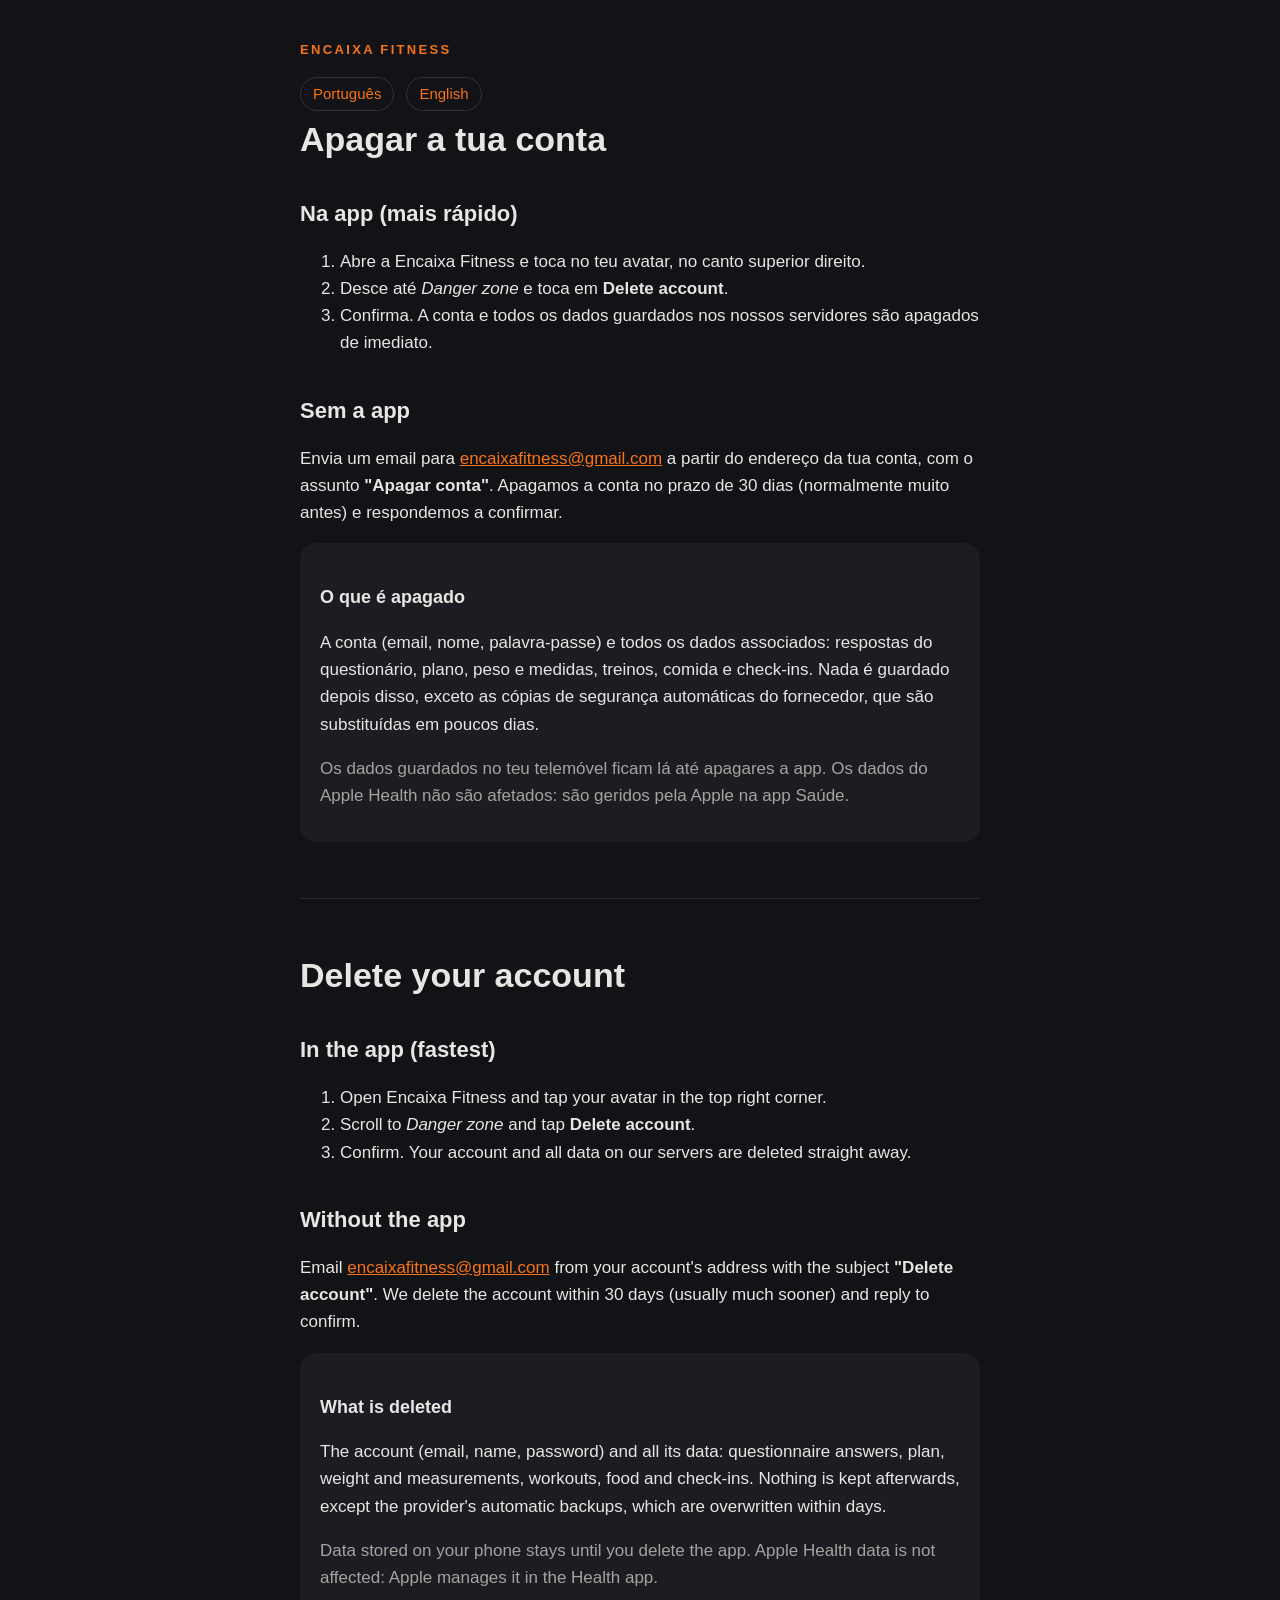
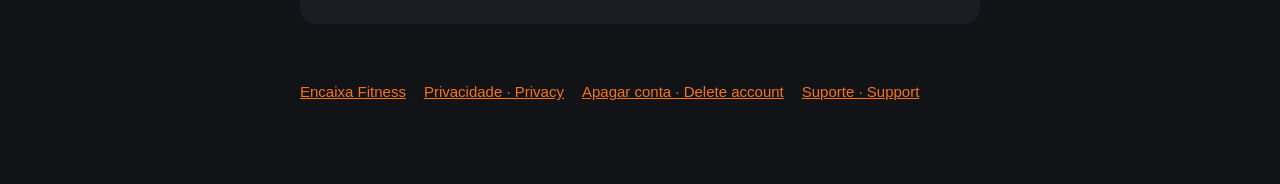
==== delete-account.html @ 7eadec0a "Privacy policy, account deletion and support pages; health data consent at sign-up Co-Authored-By: C" ====
<!DOCTYPE html>
<html lang="pt">
<head>
<meta charset="utf-8">
<meta name="viewport" content="width=device-width, initial-scale=1">
<title>Apagar conta · Delete account — Encaixa Fitness</title>
<link rel="stylesheet" href="style.css">
</head>
<body>
<main>
<div class="eyebrow">Encaixa Fitness</div>
<div class="lang"><a href="#pt">Português</a><a href="#en">English</a></div>
<section id="pt" lang="pt">
<h1>Apagar a tua conta</h1>
<h2>Na app (mais rápido)</h2>
<ol>
<li>Abre a Encaixa Fitness e toca no teu avatar, no canto superior direito.</li>
<li>Desce até <em>Danger zone</em> e toca em <strong>Delete account</strong>.</li>
<li>Confirma. A conta e todos os dados guardados nos nossos servidores são apagados de imediato.</li>
</ol>
<h2>Sem a app</h2>
<p>Envia um email para <a href="mailto:encaixafitness@gmail.com">encaixafitness@gmail.com</a> a partir do endereço da tua conta, com o assunto <strong>"Apagar conta"</strong>. Apagamos a conta no prazo de 30 dias (normalmente muito antes) e respondemos a confirmar.</p>
<div class="card">
<h3>O que é apagado</h3>
<p>A conta (email, nome, palavra-passe) e todos os dados associados: respostas do questionário, plano, peso e medidas, treinos, comida e check-ins. Nada é guardado depois disso, exceto as cópias de segurança automáticas do fornecedor, que são substituídas em poucos dias.</p>
<p class="muted">Os dados guardados no teu telemóvel ficam lá até apagares a app. Os dados do Apple Health não são afetados: são geridos pela Apple na app Saúde.</p>
</div>
</section>
<hr>
<section id="en" lang="en">
<h1>Delete your account</h1>
<h2>In the app (fastest)</h2>
<ol>
<li>Open Encaixa Fitness and tap your avatar in the top right corner.</li>
<li>Scroll to <em>Danger zone</em> and tap <strong>Delete account</strong>.</li>
<li>Confirm. Your account and all data on our servers are deleted straight away.</li>
</ol>
<h2>Without the app</h2>
<p>Email <a href="mailto:encaixafitness@gmail.com">encaixafitness@gmail.com</a> from your account's address with the subject <strong>"Delete account"</strong>. We delete the account within 30 days (usually much sooner) and reply to confirm.</p>
<div class="card">
<h3>What is deleted</h3>
<p>The account (email, name, password) and all its data: questionnaire answers, plan, weight and measurements, workouts, food and check-ins. Nothing is kept afterwards, except the provider's automatic backups, which are overwritten within days.</p>
<p class="muted">Data stored on your phone stays until you delete the app. Apple Health data is not affected: Apple manages it in the Health app.</p>
</div>
</section>
<nav class="foot"><a href="index.html">Encaixa Fitness</a><a href="privacy.html">Privacidade · Privacy</a><a href="delete-account.html">Apagar conta · Delete account</a><a href="support.html">Suporte · Support</a></nav>
</main>
</body>
</html>
---- style.css ----
:root { color-scheme: dark; --bg: #111317; --card: #1b1d22; --text: #e8e6e3; --muted: #a8a29e; --accent: #f97316; }
* { box-sizing: border-box; }
body { margin: 0; background: var(--bg); color: var(--text); font: 17px/1.6 -apple-system, BlinkMacSystemFont, "Segoe UI", Roboto, sans-serif; }
main { max-width: 720px; margin: 0 auto; padding: 40px 20px 80px; }
.eyebrow { color: var(--accent); letter-spacing: .18em; font-size: 13px; font-weight: 700; text-transform: uppercase; }
h1 { font-size: 34px; line-height: 1.2; margin: 8px 0 4px; }
h2 { font-size: 22px; margin: 36px 0 8px; }
h3 { font-size: 18px; margin: 24px 0 6px; }
p, li { color: var(--text); }
.muted { color: var(--muted); }
a { color: var(--accent); }
.lang { display: flex; gap: 12px; margin: 16px 0 8px; }
.lang a { padding: 4px 12px; border: 1px solid #333; border-radius: 999px; text-decoration: none; font-size: 15px; }
.card { background: var(--card); border-radius: 16px; padding: 16px 20px; margin: 16px 0; }
.todo { background: #7c2d12; color: #fff; padding: 0 4px; border-radius: 4px; }
hr { border: 0; border-top: 1px solid #2a2c31; margin: 56px 0; }
nav.foot { margin-top: 56px; display: flex; gap: 18px; flex-wrap: wrap; font-size: 15px; }
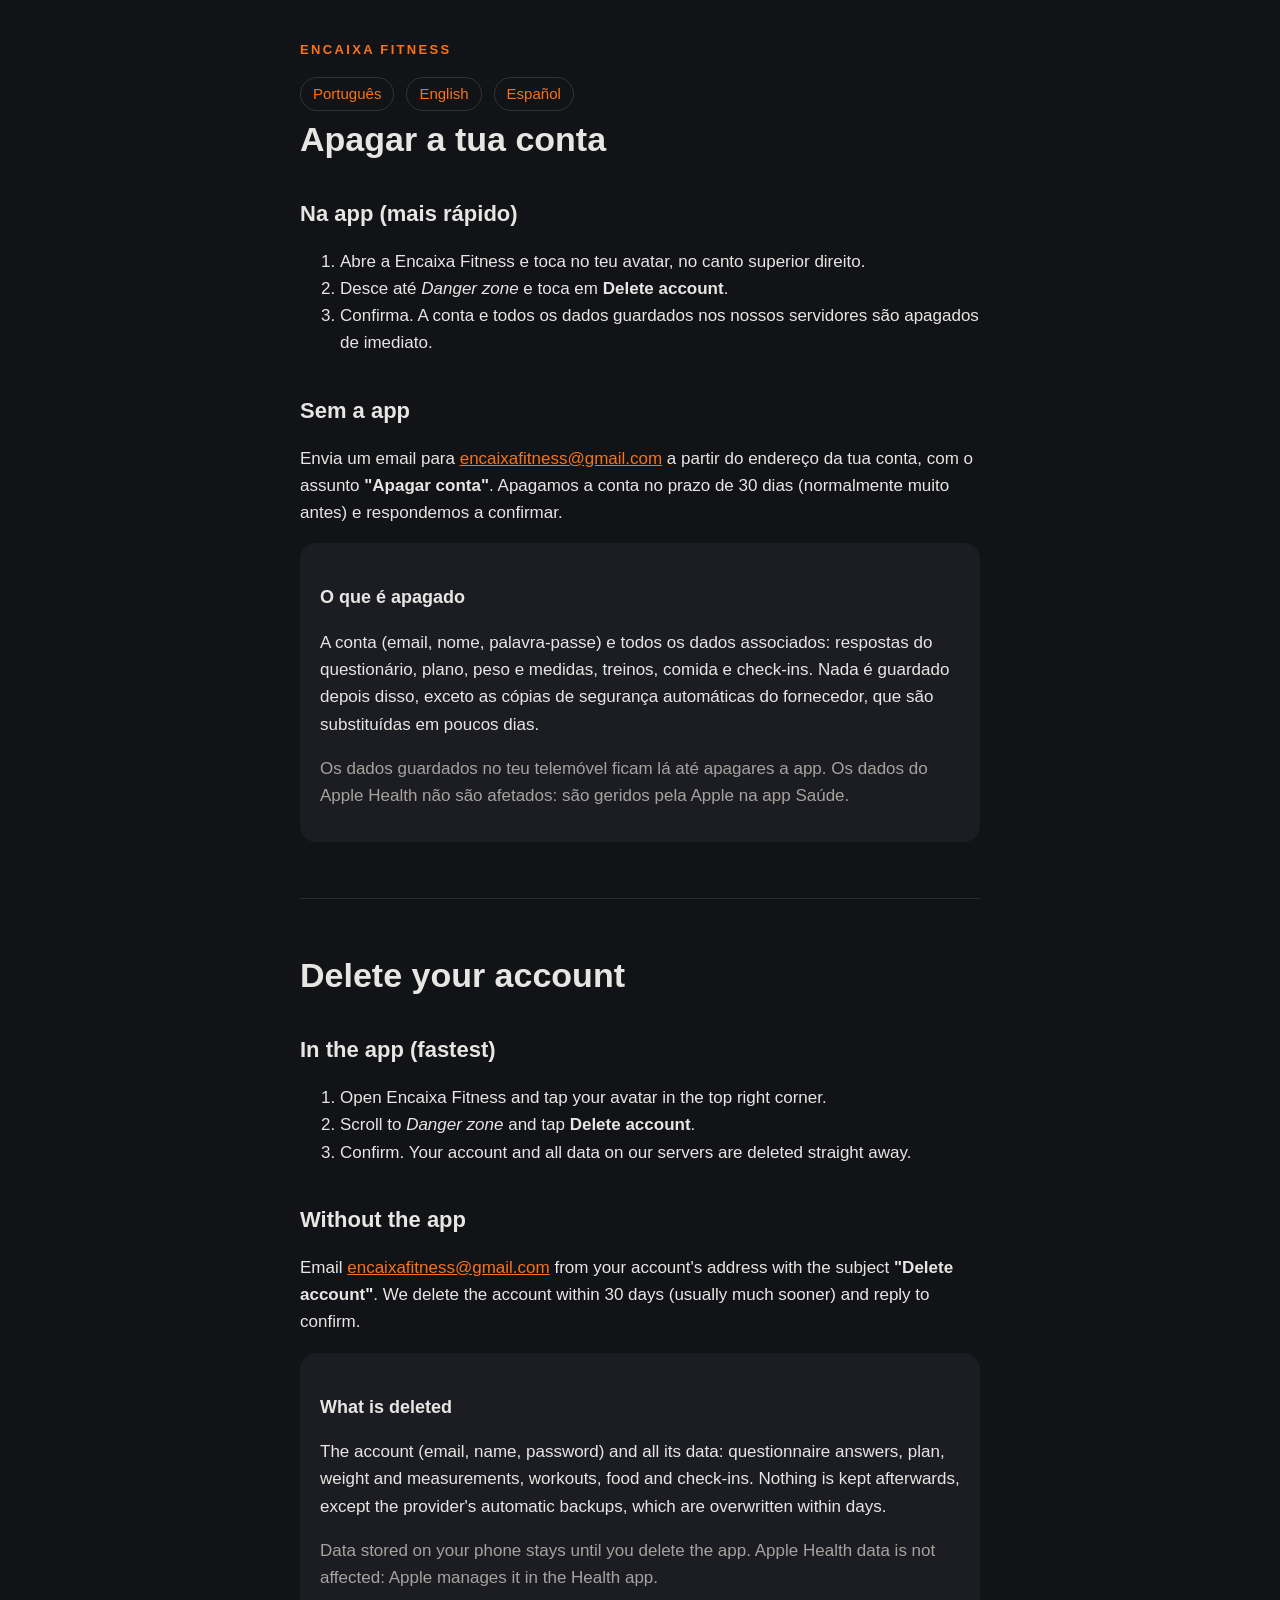
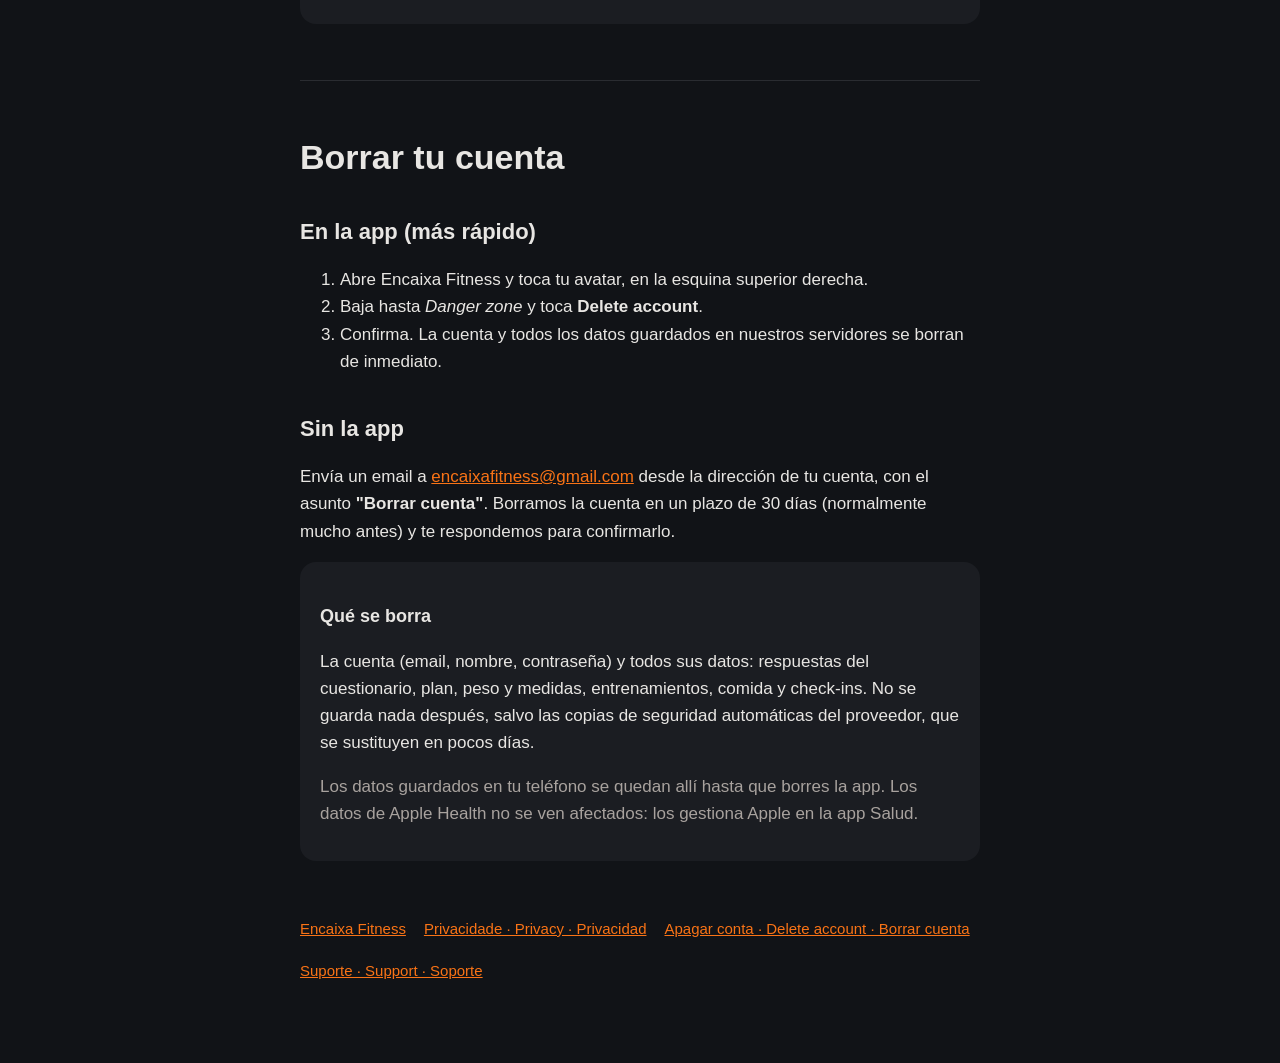
==== commit 216796ff: "Site: Spanish version of the privacy, account deletion and support pages Co-Authored-By: Claude Opus" ====
--- a/delete-account.html
+++ b/delete-account.html
@@ -9,7 +9,7 @@
 <body>
 <main>
 <div class="eyebrow">Encaixa Fitness</div>
-<div class="lang"><a href="#pt">Português</a><a href="#en">English</a></div>
+<div class="lang"><a href="#pt">Português</a><a href="#en">English</a><a href="#es">Español</a></div>
 <section id="pt" lang="pt">
 <h1>Apagar a tua conta</h1>
 <h2>Na app (mais rápido)</h2>
@@ -43,7 +43,26 @@
 <p class="muted">Data stored on your phone stays until you delete the app. Apple Health data is not affected: Apple manages it in the Health app.</p>
 </div>
 </section>
-<nav class="foot"><a href="index.html">Encaixa Fitness</a><a href="privacy.html">Privacidade · Privacy</a><a href="delete-account.html">Apagar conta · Delete account</a><a href="support.html">Suporte · Support</a></nav>
+
+<hr>
+<section id="es" lang="es">
+<h1>Borrar tu cuenta</h1>
+<h2>En la app (más rápido)</h2>
+<ol>
+<li>Abre Encaixa Fitness y toca tu avatar, en la esquina superior derecha.</li>
+<li>Baja hasta <em>Danger zone</em> y toca <strong>Delete account</strong>.</li>
+<li>Confirma. La cuenta y todos los datos guardados en nuestros servidores se borran de inmediato.</li>
+</ol>
+<h2>Sin la app</h2>
+<p>Envía un email a <a href="mailto:encaixafitness@gmail.com">encaixafitness@gmail.com</a> desde la dirección de tu cuenta, con el asunto <strong>"Borrar cuenta"</strong>. Borramos la cuenta en un plazo de 30 días (normalmente mucho antes) y te respondemos para confirmarlo.</p>
+<div class="card">
+<h3>Qué se borra</h3>
+<p>La cuenta (email, nombre, contraseña) y todos sus datos: respuestas del cuestionario, plan, peso y medidas, entrenamientos, comida y check-ins. No se guarda nada después, salvo las copias de seguridad automáticas del proveedor, que se sustituyen en pocos días.</p>
+<p class="muted">Los datos guardados en tu teléfono se quedan allí hasta que borres la app. Los datos de Apple Health no se ven afectados: los gestiona Apple en la app Salud.</p>
+</div>
+</section>
+
+<nav class="foot"><a href="index.html">Encaixa Fitness</a><a href="privacy.html">Privacidade · Privacy · Privacidad</a><a href="delete-account.html">Apagar conta · Delete account · Borrar cuenta</a><a href="support.html">Suporte · Support · Soporte</a></nav>
 </main>
 </body>
 </html>
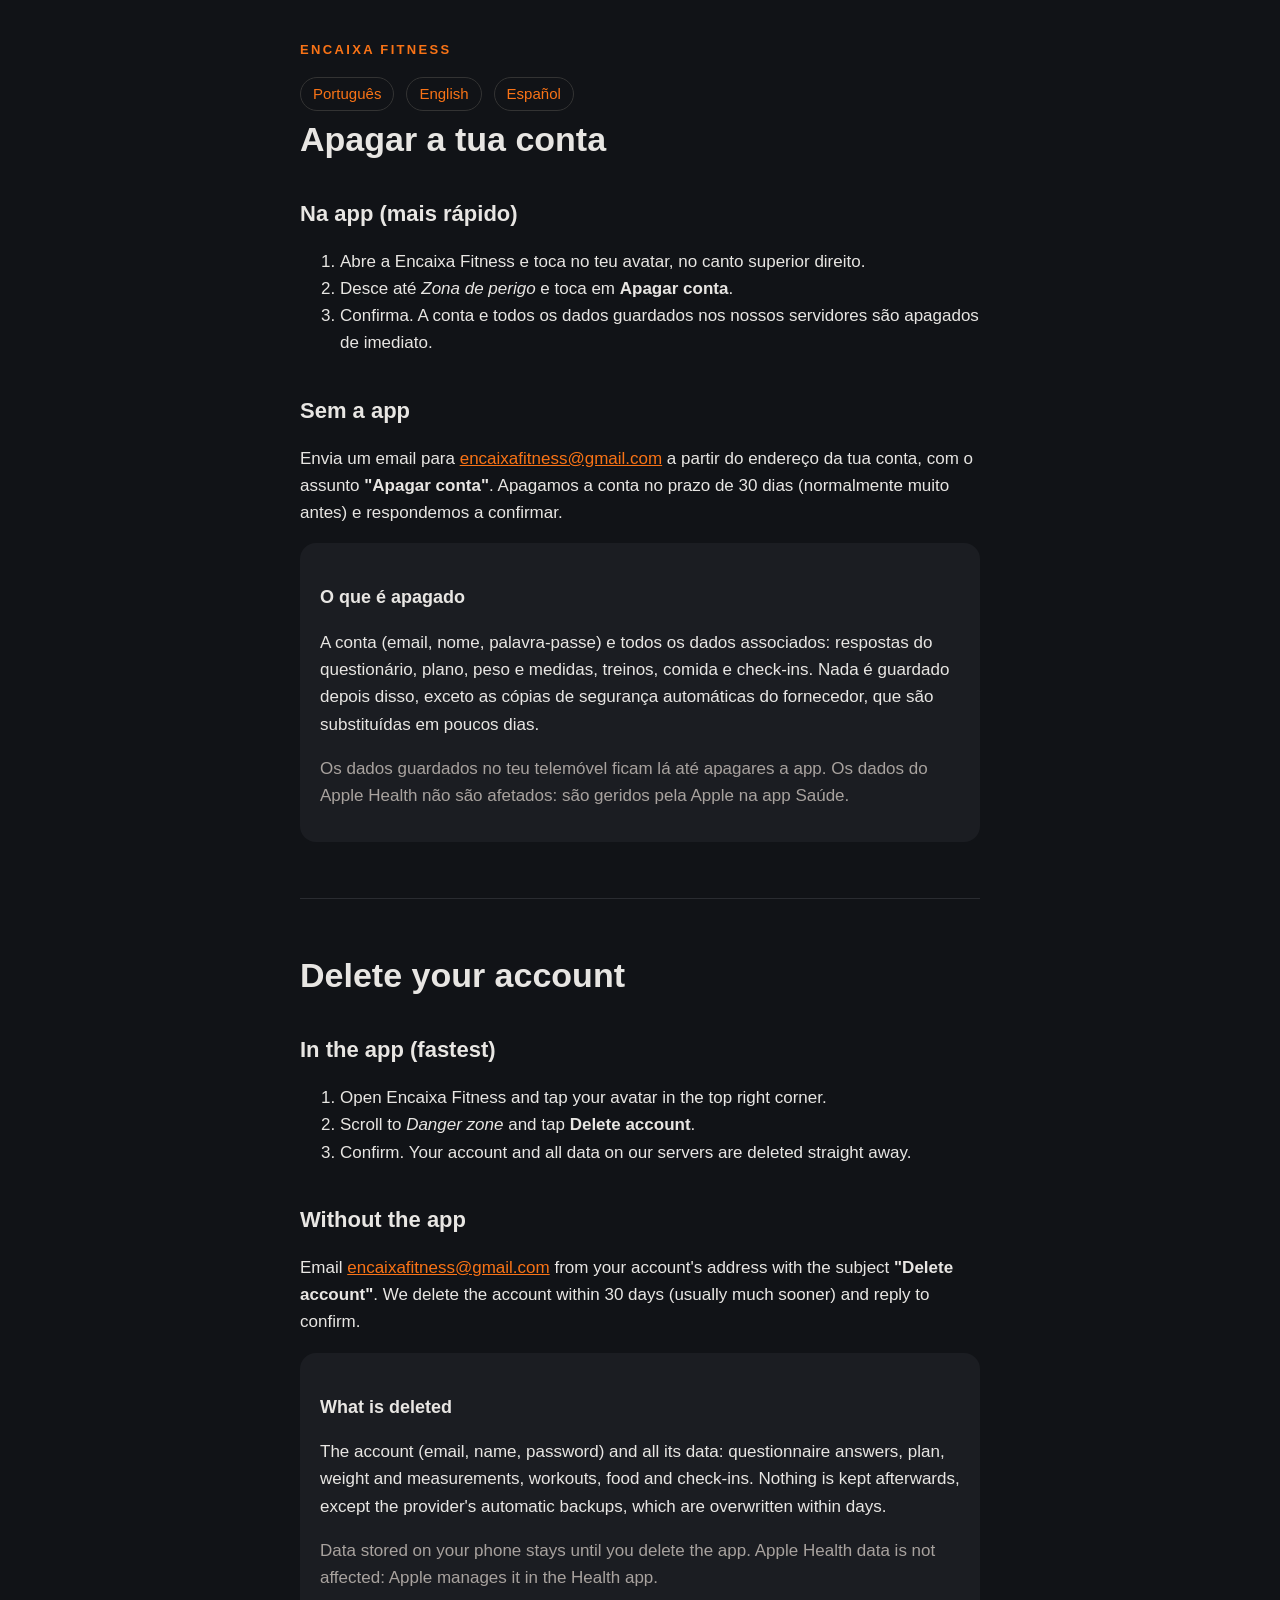
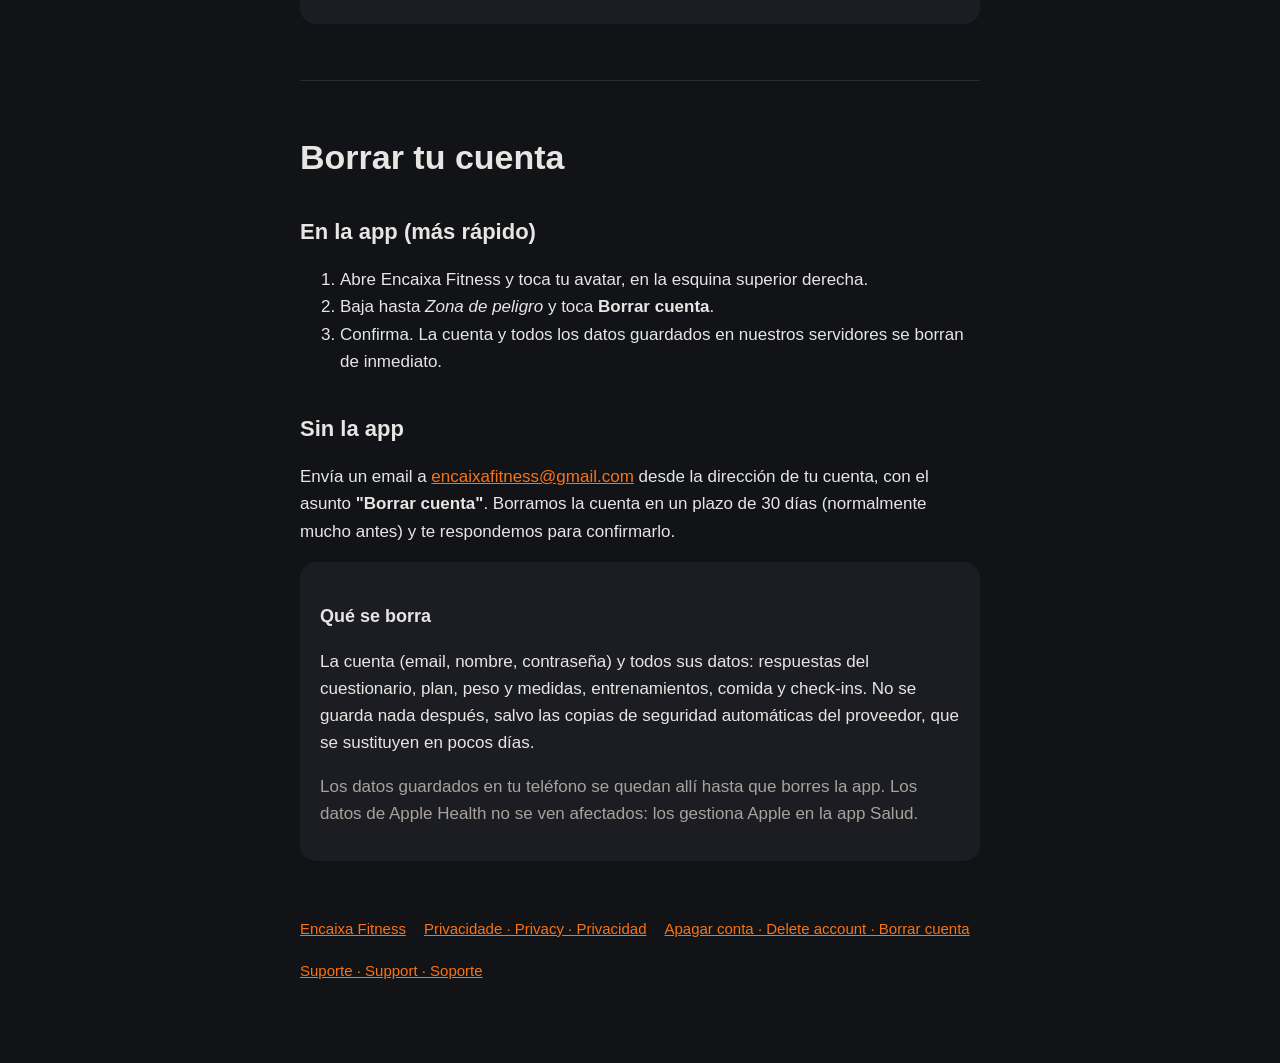
==== commit 0d5b4951: "Site: name the app's buttons as they appear in Portuguese and Spanish Co-Authored-By: Claude Opus 5." ====
--- a/delete-account.html
+++ b/delete-account.html
@@ -15,7 +15,7 @@
 <h2>Na app (mais rápido)</h2>
 <ol>
 <li>Abre a Encaixa Fitness e toca no teu avatar, no canto superior direito.</li>
-<li>Desce até <em>Danger zone</em> e toca em <strong>Delete account</strong>.</li>
+<li>Desce até <em>Zona de perigo</em> e toca em <strong>Apagar conta</strong>.</li>
 <li>Confirma. A conta e todos os dados guardados nos nossos servidores são apagados de imediato.</li>
 </ol>
 <h2>Sem a app</h2>
@@ -50,7 +50,7 @@
 <h2>En la app (más rápido)</h2>
 <ol>
 <li>Abre Encaixa Fitness y toca tu avatar, en la esquina superior derecha.</li>
-<li>Baja hasta <em>Danger zone</em> y toca <strong>Delete account</strong>.</li>
+<li>Baja hasta <em>Zona de peligro</em> y toca <strong>Borrar cuenta</strong>.</li>
 <li>Confirma. La cuenta y todos los datos guardados en nuestros servidores se borran de inmediato.</li>
 </ol>
 <h2>Sin la app</h2>
